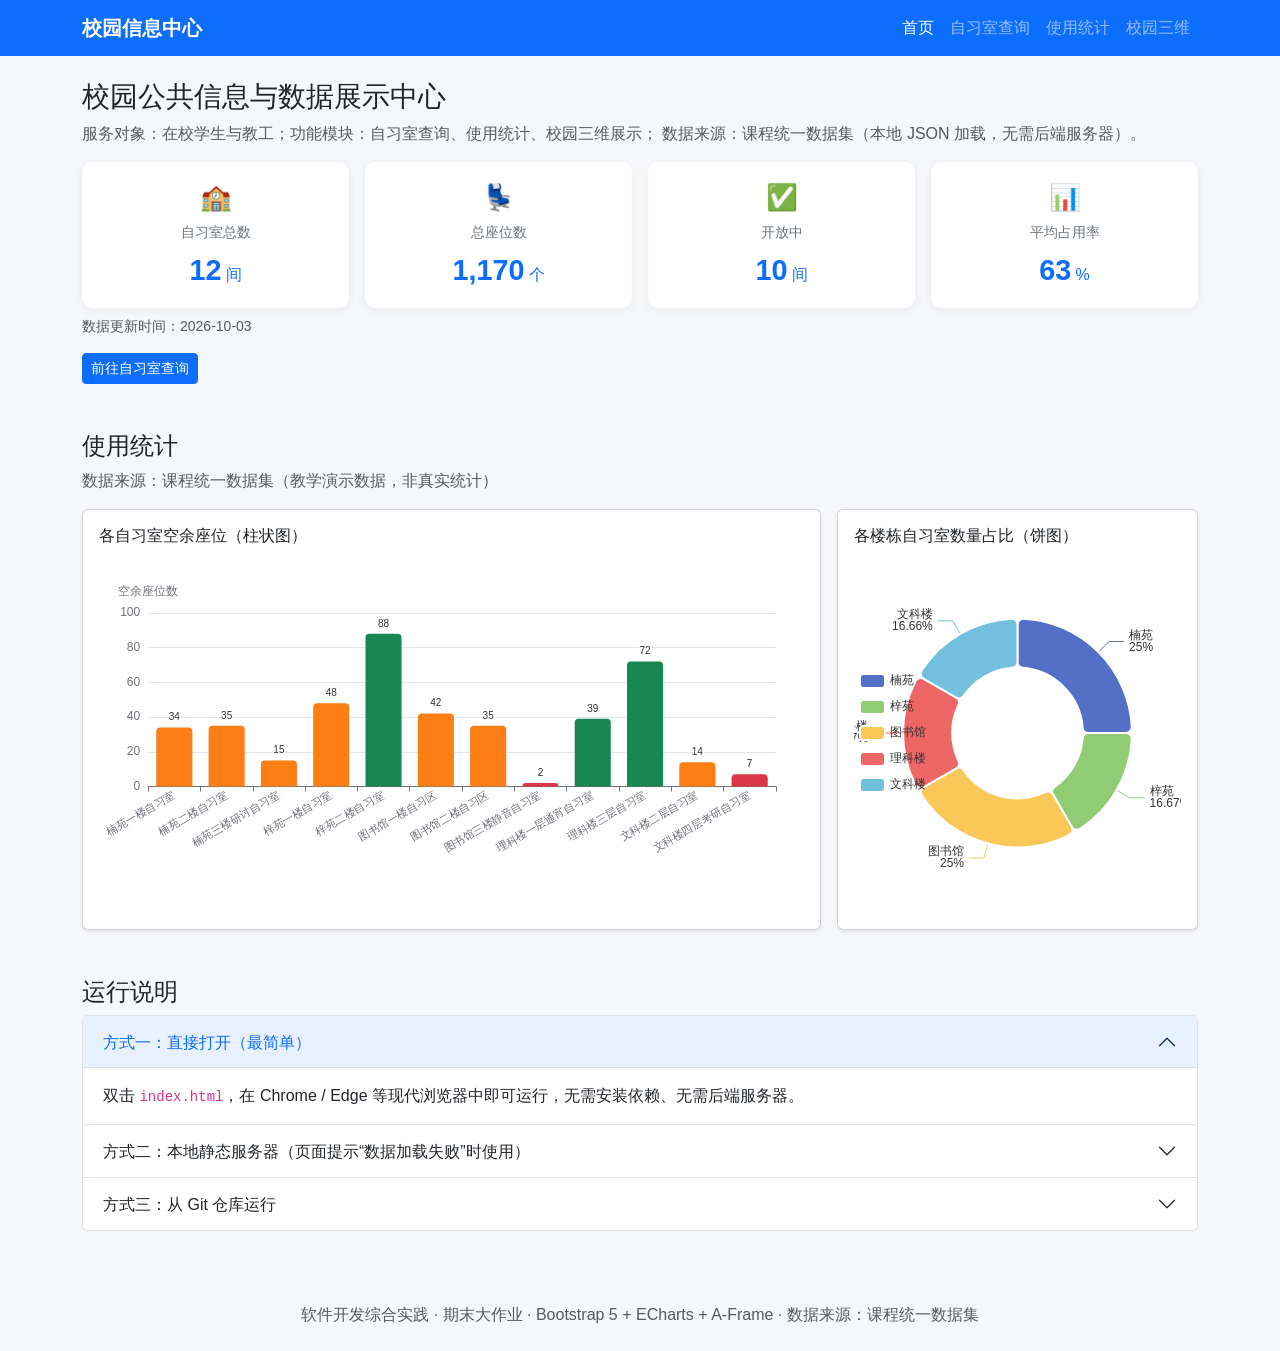
==== index.html @ 34a69a3c "基础框架创建" ====
<!DOCTYPE html>
<html lang="zh-CN">
<head>
  <meta charset="UTF-8">
  <meta name="viewport" content="width=device-width, initial-scale=1.0">
  <title>校园公共信息与数据展示中心 · 信息首页</title>
  <link href="libs/bootstrap.min.css" rel="stylesheet">
  <link href="style.css" rel="stylesheet">
</head>
<body>
  <nav class="navbar navbar-expand-md navbar-dark bg-primary mb-4 sticky-top">
    <div class="container">
      <a class="navbar-brand" href="index.html">校园信息中心</a>
      <button class="navbar-toggler" type="button" data-bs-toggle="collapse" data-bs-target="#mainNav"
              aria-controls="mainNav" aria-expanded="false" aria-label="切换导航">
        <span class="navbar-toggler-icon"></span>
      </button>
      <div class="collapse navbar-collapse" id="mainNav">
        <ul class="navbar-nav ms-auto">
          <li class="nav-item"><a class="nav-link active" aria-current="page" href="index.html">首页</a></li>
          <li class="nav-item"><a class="nav-link" href="rooms.html">自习室查询</a></li>
          <li class="nav-item"><a class="nav-link" href="#stats">使用统计</a></li>
          <li class="nav-item"><a class="nav-link" href="three-d/campus.html">校园三维</a></li>
        </ul>
      </div>
    </div>
  </nav>

  <main class="container">
    <p id="page-alert" class="alert alert-warning" role="alert">数据加载中...</p>

    <!-- ── 概览 ── -->
    <section id="home" class="mb-5">
      <h1 class="h3">校园公共信息与数据展示中心</h1>
      <p class="text-muted">
        服务对象：在校学生与教工；功能模块：自习室查询、使用统计、校园三维展示；
        数据来源：课程统一数据集（本地 JSON 加载，无需后端服务器）。
      </p>
      <div class="row g-3" id="summary-cards"></div>
      <p class="text-muted small mt-2" id="data-updated"></p>
      <a href="rooms.html" class="btn btn-primary btn-sm">前往自习室查询</a>
    </section>

    <!-- ── 使用统计 ── -->
    <section id="stats" class="mb-5">
      <h2 class="h4">使用统计</h2>
      <p class="text-muted" id="stats-source"></p>
      <div class="row g-3">
        <div class="col-12 col-lg-8">
          <div class="card shadow-sm">
            <div class="card-body">
              <h3 class="h6">各自习室空余座位（柱状图）</h3>
              <div id="usage-chart" style="height:360px"></div>
            </div>
          </div>
        </div>
        <div class="col-12 col-lg-4">
          <div class="card shadow-sm">
            <div class="card-body">
              <h3 class="h6">各楼栋自习室数量占比（饼图）</h3>
              <div id="building-chart" style="height:360px"></div>
            </div>
          </div>
        </div>
      </div>
    </section>

    <!-- ── 运行说明 ── -->
    <section id="run" class="mb-5">
      <h2 class="h4">运行说明</h2>
      <div class="accordion" id="run-guide">
        <div class="accordion-item">
          <h3 class="accordion-header">
            <button class="accordion-button" type="button" data-bs-toggle="collapse" data-bs-target="#run1">
              方式一：直接打开（最简单）
            </button>
          </h3>
          <div id="run1" class="accordion-collapse collapse show" data-bs-parent="#run-guide">
            <div class="accordion-body">
              双击 <code>index.html</code>，在 Chrome / Edge 等现代浏览器中即可运行，无需安装依赖、无需后端服务器。
            </div>
          </div>
        </div>
        <div class="accordion-item">
          <h3 class="accordion-header">
            <button class="accordion-button collapsed" type="button" data-bs-toggle="collapse" data-bs-target="#run2">
              方式二：本地静态服务器（页面提示“数据加载失败”时使用）
            </button>
          </h3>
          <div id="run2" class="accordion-collapse collapse" data-bs-parent="#run-guide">
            <div class="accordion-body">
              部分浏览器会拦截 <code>file://</code> 协议下的 fetch 请求，导致 <code>data.json</code> 无法加载。
              此时在本目录打开命令行，任选一种方式启动静态服务器：
              <ul class="mb-0 mt-2">
                <li>Python：<code>python -m http.server 8000</code></li>
                <li>Node.js：<code>npx serve .</code></li>
              </ul>
              然后在浏览器访问 <code>http://localhost:8000</code>。
            </div>
          </div>
        </div>
        <div class="accordion-item">
          <h3 class="accordion-header">
            <button class="accordion-button collapsed" type="button" data-bs-toggle="collapse" data-bs-target="#run3">
              方式三：从 Git 仓库运行
            </button>
          </h3>
          <div id="run3" class="accordion-collapse collapse" data-bs-parent="#run-guide">
            <div class="accordion-body">
              <code>git clone &lt;仓库地址&gt;</code> → 进入 <code>integration</code> 目录 → 按方式一或方式二运行。
            </div>
          </div>
        </div>
      </div>
    </section>
  </main>

  <footer class="text-center text-muted py-4">
    软件开发综合实践 · 期末大作业 · Bootstrap 5 + ECharts + A-Frame · 数据来源：课程统一数据集
  </footer>

  <script src="libs/bootstrap.bundle.min.js"></script>
  <script src="libs/echarts.min.js"></script>
  <script src="app.js"></script>
</body>
</html>
---- style.css ----
/* ============================================================
 * style.css —— 校园公共信息与数据展示中心 全局样式表
 * 说明：在 Bootstrap 5 基础上补充的自定义样式，
 *       涵盖概览卡片、状态标签、图表容器、响应式适配等。
 * ============================================================ */

/* ---------- 全局基础样式 ---------- */
body {
  font-family: "Microsoft YaHei", "PingFang SC", Arial, sans-serif; /* 优先使用中文字体，保证中文显示 */
  background-color: #f5f7fa; /* 页面整体浅灰背景，与白色卡片形成层次 */
}

/* ---------- 顶部导航栏 ---------- */
.navbar-brand {
  font-weight: 600; /* 品牌名加粗，突出站点标识 */
}

/* ---------- 概览卡片区域 ---------- */
#summary-cards .card {
  border: none;              /* 去掉默认边框，靠阴影区分层级 */
  border-radius: 10px;       /* 圆角，视觉更柔和 */
  box-shadow: 0 2px 8px rgba(0, 0, 0, 0.06); /* 柔和投影 */
  transition: transform 0.2s ease, box-shadow 0.2s ease; /* 悬浮动画过渡 */
}

#summary-cards .card:hover {
  transform: translateY(-3px); /* 悬浮时轻微上浮 */
  box-shadow: 0 6px 16px rgba(0, 0, 0, 0.1); /* 悬浮时阴影加深 */
}

#summary-cards .card-title {
  font-size: 0.9rem;
  color: #6c757d; /* 标题使用次要灰色 */
}

#summary-cards .card-text {
  font-size: 1.8rem;
  font-weight: 700;
  color: #0d6efd; /* 核心数字用主题蓝，吸引注意力 */
}

/* ---------- 状态徽章（用于自习室状态） ---------- */
.status-badge {
  display: inline-block;
  padding: 2px 10px;
  border-radius: 12px;
  font-size: 0.8rem;
  font-weight: 500;
}

/* 开放状态 —— 绿色 */
.status-open {
  background-color: #d1e7dd;
  color: #0f5132;
}

/* 维修状态 —— 橙色 */
.status-repair {
  background-color: #fff3cd;
  color: #664d03;
}

/* 闭馆状态 —— 灰色 */
.status-closed {
  background-color: #e2e3e5;
  color: #41464b;
}

/* ---------- 图表容器 ---------- */
#usage-chart,
#building-chart {
  width: 100%; /* 让 ECharts 画布撑满卡片宽度 */
}

/* ---------- 运行说明手风琴 ---------- */
.accordion-button:not(.collapsed) {
  background-color: #e7f1ff; /* 展开时标题栏浅蓝背景 */
  color: #0d6efd;
}

/* ---------- 自习室查询页面专属样式 ---------- */
.room-card {
  border: none;
  border-radius: 10px;
  box-shadow: 0 2px 8px rgba(0, 0, 0, 0.06);
  transition: transform 0.2s ease, box-shadow 0.2s ease;
}

.room-card:hover {
  transform: translateY(-2px);
  box-shadow: 0 6px 16px rgba(0, 0, 0, 0.1);
}

/* 座位进度条容器 */
.seat-bar {
  height: 8px;
  background-color: #e9ecef;
  border-radius: 4px;
  overflow: hidden;
}

/* 座位已占用比例条 */
.seat-bar-fill {
  height: 100%;
  background: linear-gradient(90deg, #198754, #ffc107, #dc3545); /* 从绿到红的渐变，占用率越高越偏红 */
  transition: width 0.6s ease;
}

/* ---------- 响应式适配 ---------- */
@media (max-width: 576px) {
  #summary-cards .card-text {
    font-size: 1.4rem; /* 小屏下缩小数字，避免溢出 */
  }
}
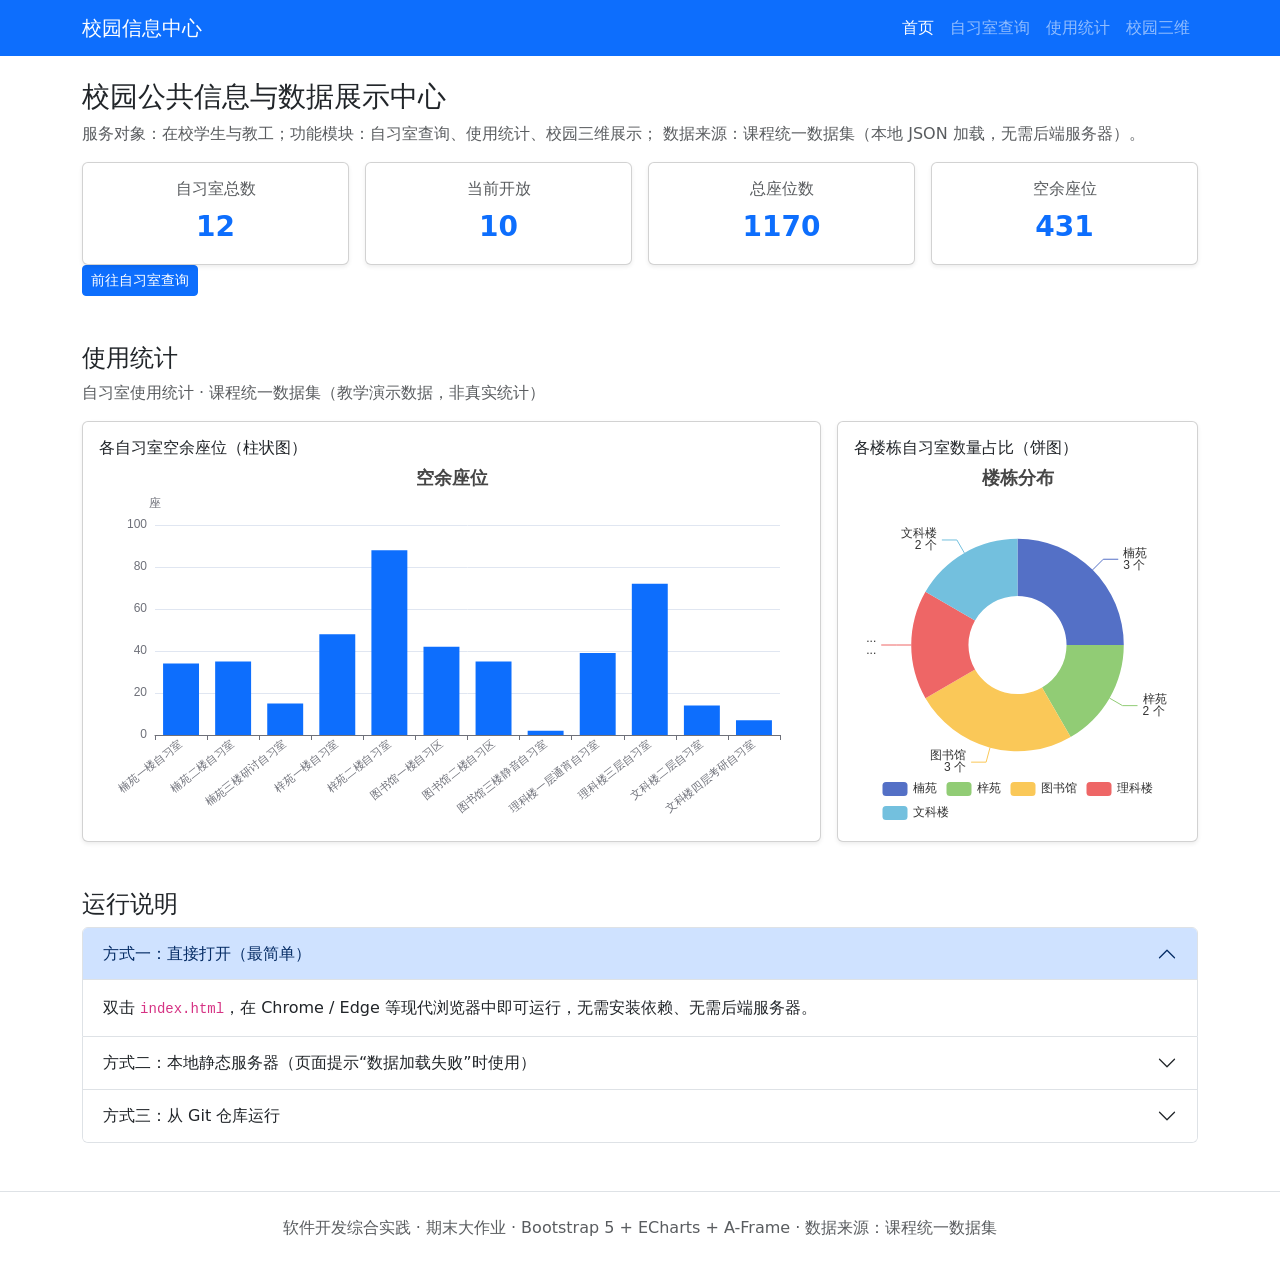
==== commit 73474c95: "修改细节" ====
--- a/index.html
+++ b/index.html
@@ -37,7 +37,6 @@
         数据来源：课程统一数据集（本地 JSON 加载，无需后端服务器）。
       </p>
       <div class="row g-3" id="summary-cards"></div>
-      <p class="text-muted small mt-2" id="data-updated"></p>
       <a href="rooms.html" class="btn btn-primary btn-sm">前往自习室查询</a>
     </section>
 
--- a/style.css
+++ b/style.css
@@ -1,114 +1,23 @@
-/* ============================================================
- * style.css —— 校园公共信息与数据展示中心 全局样式表
- * 说明：在 Bootstrap 5 基础上补充的自定义样式，
- *       涵盖概览卡片、状态标签、图表容器、响应式适配等。
- * ============================================================ */
+/* 自定义样式放在Bootstrap之后引入，保证可覆盖 */
 
-/* ---------- 全局基础样式 ---------- */
-body {
-  font-family: "Microsoft YaHei", "PingFang SC", Arial, sans-serif; /* 优先使用中文字体，保证中文显示 */
-  background-color: #f5f7fa; /* 页面整体浅灰背景，与白色卡片形成层次 */
+/* 顶部导航为 sticky，锚点跳转时预留偏移，避免标题被遮住 */
+section[id] {
+  scroll-margin-top: 72px;
 }
 
-/* ---------- 顶部导航栏 ---------- */
-.navbar-brand {
-  font-weight: 600; /* 品牌名加粗，突出站点标识 */
+#usage-chart,
+#building-chart {
+  background: #fff;
 }
 
-/* ---------- 概览卡片区域 ---------- */
-#summary-cards .card {
-  border: none;              /* 去掉默认边框，靠阴影区分层级 */
-  border-radius: 10px;       /* 圆角，视觉更柔和 */
-  box-shadow: 0 2px 8px rgba(0, 0, 0, 0.06); /* 柔和投影 */
-  transition: transform 0.2s ease, box-shadow 0.2s ease; /* 悬浮动画过渡 */
+#room-list li {
+  display: flex;
+  justify-content: space-between;
+  align-items: center;
+  flex-wrap: wrap;
+  gap: 4px;
 }
 
-#summary-cards .card:hover {
-  transform: translateY(-3px); /* 悬浮时轻微上浮 */
-  box-shadow: 0 6px 16px rgba(0, 0, 0, 0.1); /* 悬浮时阴影加深 */
-}
-
-#summary-cards .card-title {
-  font-size: 0.9rem;
-  color: #6c757d; /* 标题使用次要灰色 */
-}
-
-#summary-cards .card-text {
-  font-size: 1.8rem;
-  font-weight: 700;
-  color: #0d6efd; /* 核心数字用主题蓝，吸引注意力 */
-}
-
-/* ---------- 状态徽章（用于自习室状态） ---------- */
-.status-badge {
-  display: inline-block;
-  padding: 2px 10px;
-  border-radius: 12px;
-  font-size: 0.8rem;
-  font-weight: 500;
-}
-
-/* 开放状态 —— 绿色 */
-.status-open {
-  background-color: #d1e7dd;
-  color: #0f5132;
-}
-
-/* 维修状态 —— 橙色 */
-.status-repair {
-  background-color: #fff3cd;
-  color: #664d03;
-}
-
-/* 闭馆状态 —— 灰色 */
-.status-closed {
-  background-color: #e2e3e5;
-  color: #41464b;
-}
-
-/* ---------- 图表容器 ---------- */
-#usage-chart,
-#building-chart {
-  width: 100%; /* 让 ECharts 画布撑满卡片宽度 */
-}
-
-/* ---------- 运行说明手风琴 ---------- */
-.accordion-button:not(.collapsed) {
-  background-color: #e7f1ff; /* 展开时标题栏浅蓝背景 */
-  color: #0d6efd;
-}
-
-/* ---------- 自习室查询页面专属样式 ---------- */
-.room-card {
-  border: none;
-  border-radius: 10px;
-  box-shadow: 0 2px 8px rgba(0, 0, 0, 0.06);
-  transition: transform 0.2s ease, box-shadow 0.2s ease;
-}
-
-.room-card:hover {
-  transform: translateY(-2px);
-  box-shadow: 0 6px 16px rgba(0, 0, 0, 0.1);
-}
-
-/* 座位进度条容器 */
-.seat-bar {
-  height: 8px;
-  background-color: #e9ecef;
-  border-radius: 4px;
-  overflow: hidden;
-}
-
-/* 座位已占用比例条 */
-.seat-bar-fill {
-  height: 100%;
-  background: linear-gradient(90deg, #198754, #ffc107, #dc3545); /* 从绿到红的渐变，占用率越高越偏红 */
-  transition: width 0.6s ease;
-}
-
-/* ---------- 响应式适配 ---------- */
-@media (max-width: 576px) {
-  #summary-cards .card-text {
-    font-size: 1.4rem; /* 小屏下缩小数字，避免溢出 */
-  }
-}
+footer {
+  border-top: 1px solid #dee2e6;
+}
